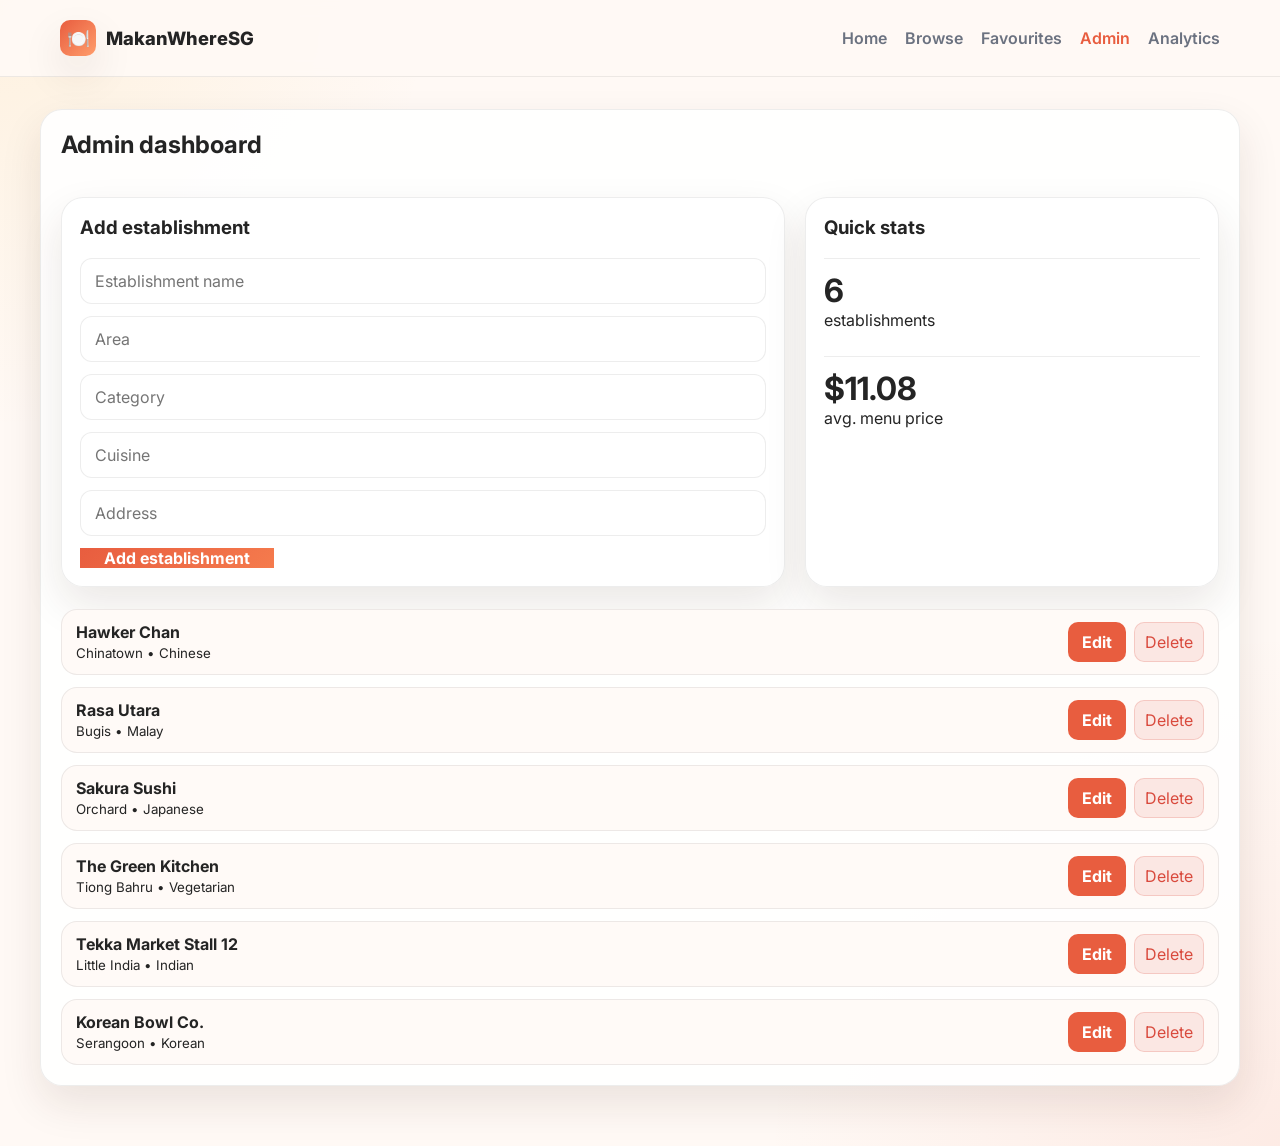
==== admin.html @ 634ab057 "Initial MakanWhereSG frontend" ====
<!DOCTYPE html>
<html lang="en">
  <head>
    <meta charset="UTF-8" />
    <meta name="viewport" content="width=device-width, initial-scale=1.0" />
    <title>Admin Dashboard - MakanWhereSG</title>
    <link rel="preconnect" href="https://fonts.googleapis.com" />
    <link rel="preconnect" href="https://fonts.gstatic.com" crossorigin />
    <link href="https://fonts.googleapis.com/css2?family=Inter:wght@400;500;600;700;800&display=swap" rel="stylesheet" />
    <link rel="stylesheet" href="css/style.css" />
  </head>
  <body>
    <header class="topbar">
      <div class="container nav">
        <div class="brand">
          <span class="brand-mark">🍽️</span>
          <span>MakanWhereSG</span>
        </div>
        <nav class="nav-links">
          <a href="index.html">Home</a>
          <a href="browse.html">Browse</a>
          <a href="favourites.html">Favourites</a>
          <a href="admin.html" class="active">Admin</a>
          <a href="analytics.html">Analytics</a>
        </nav>
      </div>
    </header>

    <main class="container admin-shell">
      <section class="content-panel">
        <div class="results-header">
          <h1>Admin dashboard</h1>
        </div>

        <div class="admin-grid">
          <div class="admin-card">
            <h3 id="adminFormTitle">Add establishment</h3>
            <form id="adminForm" class="admin-form">
              <input type="hidden" id="editId" value="" />
              <input type="text" id="adminName" placeholder="Establishment name" required />
              <input type="text" id="adminArea" placeholder="Area" required />
              <input type="text" id="adminCategory" placeholder="Category" required />
              <input type="text" id="adminCuisine" placeholder="Cuisine" required />
              <input type="text" id="adminAddress" placeholder="Address" required />
              <div class="admin-form-actions">
                <button type="submit" id="adminSubmitBtn">Add establishment</button>
                <button type="button" id="cancelEditBtn" class="secondary-btn hidden">Cancel</button>
              </div>
            </form>
          </div>

          <div class="admin-card stats-card">
            <h3>Quick stats</h3>
            <div class="mini-stat-block">
              <strong id="statsCount">0</strong>
              <span>establishments</span>
            </div>
            <div class="mini-stat-block">
              <strong id="statsAvgPrice">$0</strong>
              <span>avg. menu price</span>
            </div>
          </div>
        </div>

        <div id="adminEstablishments" class="admin-list"></div>
      </section>
    </main>

    <script src="js/data.js"></script>
    <script src="js/admin.js"></script>
  </body>
</html>
---- css/style.css ----
:root {
  --primary: #E85D3F;
  --secondary: #F4B942;
  --background: #FFF9F5;
  --panel: #FFFFFF;
  --text: #242424;
  --muted: #6B7280;
  --light: #F5F1ED;
  --success: #2E8B57;
  --danger: #D94A3D;
  --border: rgba(36, 36, 36, 0.08);
  --shadow: 0 18px 42px rgba(54, 34, 22, 0.10);
  --radius: 22px;
}

* {
  box-sizing: border-box;
}

html {
  scroll-behavior: smooth;
}

body {
  margin: 0;
  font-family: 'Inter', sans-serif;
  background:
    radial-gradient(circle at top left, rgba(244, 185, 66, 0.12), transparent 25%),
    radial-gradient(circle at bottom right, rgba(232, 93, 63, 0.09), transparent 30%),
    var(--background);
  color: var(--text);
}

a {
  color: inherit;
  text-decoration: none;
}

img {
  max-width: 100%;
  display: block;
}

button,
input,
select {
  font: inherit;
}

.container {
  max-width: 1200px;
  margin: 0 auto;
  padding: 0 20px;
}

.topbar {
  position: sticky;
  top: 0;
  z-index: 20;
  background: rgba(255, 249, 245, 0.94);
  backdrop-filter: blur(10px);
  border-bottom: 1px solid var(--border);
}

.nav {
  display: flex;
  align-items: center;
  justify-content: space-between;
  min-height: 76px;
  gap: 20px;
}

.brand {
  display: flex;
  align-items: center;
  gap: 10px;
  font-weight: 800;
  font-size: 1.15rem;
}

.brand-mark {
  display: inline-flex;
  align-items: center;
  justify-content: center;
  width: 36px;
  height: 36px;
  border-radius: 10px;
  background: linear-gradient(135deg, var(--primary), #ff9d6b);
  color: white;
  box-shadow: var(--shadow);
}

.nav-links {
  display: flex;
  align-items: center;
  gap: 18px;
  flex-wrap: wrap;
}

.nav-links a {
  color: var(--muted);
  font-weight: 600;
  transition: color 0.2s ease;
}

.nav-links a.active,
.nav-links a:hover {
  color: var(--primary);
}

.hero {
  padding: 56px 0 32px;
  background: linear-gradient(180deg, #fff8f2, var(--background));
}

.hero-inner {
  display: grid;
  grid-template-columns: 1.6fr 0.8fr;
  gap: 28px;
  align-items: center;
}

.eyebrow {
  margin: 0 0 14px;
  color: var(--primary);
  font-weight: 700;
  letter-spacing: 0.08em;
  text-transform: uppercase;
  font-size: 0.72rem;
}

h1, h2, h3 {
  margin-top: 0;
}

.hero-copy h1 {
  font-size: clamp(2.4rem, 5vw, 4rem);
  line-height: 1.05;
  margin-bottom: 18px;
}

.subtitle {
  color: var(--muted);
  max-width: 600px;
  font-size: 1.04rem;
  line-height: 1.7;
}

.search-box {
  margin-top: 26px;
  display: flex;
  max-width: 600px;
  background: var(--panel);
  border: 1px solid var(--border);
  border-radius: 14px;
  overflow: hidden;
  box-shadow: var(--shadow);
}

.search-box input {
  flex: 1;
  border: none;
  padding: 18px 18px;
  font-size: 1rem;
  outline: none;
  background: transparent;
}

.search-box button,
button.primary,
.admin-form button {
  border: none;
  background: linear-gradient(135deg, var(--primary), #f57b4d);
  color: white;
  font-weight: 700;
  padding: 0 24px;
  cursor: pointer;
  transition: transform 0.2s ease, box-shadow 0.2s ease;
}

.search-box button:hover,
button.primary:hover,
.admin-form button:hover {
  transform: translateY(-1px);
  box-shadow: 0 8px 18px rgba(232, 93, 63, 0.25);
}

.chip-row {
  display: flex;
  gap: 10px;
  flex-wrap: wrap;
  margin-top: 24px;
}

.chip {
  display: inline-flex;
  align-items: center;
  border-radius: 999px;
  background: rgba(244, 185, 66, 0.14);
  color: #7d530c;
  border: 1px solid rgba(244, 185, 66, 0.3);
  padding: 8px 12px;
  font-size: 0.82rem;
  font-weight: 600;
  cursor: pointer;
}

.hero-card {
  background: linear-gradient(135deg, #fff, #fff5ef);
  border: 1px solid var(--border);
  border-radius: 24px;
  box-shadow: var(--shadow);
  padding: 22px;
  display: grid;
  gap: 16px;
}

.mini-stat {
  padding: 18px 20px;
  border-radius: 16px;
  background: var(--panel);
  border: 1px solid var(--border);
  display: flex;
  flex-direction: column;
  gap: 8px;
}

.mini-stat strong {
  font-size: 1.9rem;
}

.mini-stat span {
  color: var(--muted);
}

.section {
  padding: 48px 0;
}

.alt-bg {
  background: #fff8f1;
}

.section-heading {
  display: flex;
  align-items: center;
  justify-content: space-between;
  margin-bottom: 22px;
  gap: 12px;
}

.section-heading h2 {
  margin: 0;
  font-size: clamp(1.6rem, 2vw, 2.2rem);
}

.section-heading a {
  color: var(--primary);
  font-weight: 700;
}

.card-grid {
  display: grid;
  grid-template-columns: repeat(auto-fit, minmax(240px, 1fr));
  gap: 22px;
}

.establishment-card,
.admin-card,
.analytics-card,
.detail-shell,
.filters-panel,
.content-panel {
  background: rgba(255, 255, 255, 0.9);
  border: 1px solid var(--border);
  border-radius: var(--radius);
  box-shadow: var(--shadow);
}

.establishment-card {
  overflow: hidden;
}

.card-image {
  height: 190px;
  background-size: cover;
  background-position: center;
  position: relative;
  display: flex;
  align-items: flex-end;
  padding: 16px;
  color: white;
  font-size: 1.1rem;
  font-weight: 800;
  letter-spacing: 0.04em;
  text-transform: uppercase;
}

.card-image span {
  position: relative;
  z-index: 1;
  background: rgba(0, 0, 0, 0.18);
  padding: 6px 10px;
  border-radius: 999px;
  backdrop-filter: blur(2px);
}

.card-body {
  padding: 18px 16px 20px;
}

.card-meta {
  display: flex;
  justify-content: space-between;
  align-items: center;
  gap: 10px;
}

.establishment-name {
  font-size: 1.25rem;
  font-weight: 800;
  margin: 10px 0 6px;
}

.location-meta,
.rating-row,
.meta-row {
  color: var(--muted);
  font-size: 0.9rem;
}

.rating-row {
  display: flex;
  align-items: center;
  gap: 8px;
  margin-top: 10px;
}

.star {
  color: #f4b942;
}

.tag-row {
  display: flex;
  flex-wrap: wrap;
  gap: 8px;
  margin-top: 12px;
}

.tag {
  background: rgba(232, 93, 63, 0.08);
  color: var(--primary);
  border: 1px solid rgba(232, 93, 63, 0.15);
  border-radius: 999px;
  padding: 6px 10px;
  font-size: 0.75rem;
  font-weight: 700;
}

.card-actions {
  margin-top: 16px;
  display: flex;
  align-items: center;
  justify-content: space-between;
  gap: 10px;
}

.price-badge {
  font-weight: 800;
  color: var(--success);
}

.icon-button {
  border: none;
  background: #fff2ed;
  border-radius: 10px;
  color: var(--primary);
  padding: 8px 10px;
  font-size: 1.05rem;
  cursor: pointer;
}

.page-shell,
.admin-shell,
.analytics-page {
  padding: 32px 0 60px;
}

.filters-panel {
  padding: 18px;
  min-width: 260px;
}

.page-shell {
  display: grid;
  grid-template-columns: 280px minmax(0, 1fr);
  gap: 22px;
}

.filter-group {
  display: flex;
  flex-direction: column;
  gap: 8px;
  margin-top: 18px;
}

.filter-group label {
  font-weight: 600;
}

.filter-group input,
.filter-group select,
.admin-form input {
  width: 100%;
  border: 1px solid var(--border);
  border-radius: 12px;
  padding: 12px 14px;
  background: #fff;
  outline: none;
}

.content-panel {
  padding: 20px;
}

.results-header {
  display: flex;
  align-items: center;
  justify-content: space-between;
  gap: 12px;
  margin-bottom: 18px;
}

.results-count {
  color: var(--muted);
  font-weight: 600;
}

.detail-shell {
  padding: 20px;
  margin-top: 32px;
}

.detail-hero {
  min-height: 260px;
  border-radius: 24px;
  background-size: cover;
  background-position: center;
  display: flex;
  align-items: flex-end;
  justify-content: space-between;
  padding: 22px;
  margin-bottom: 20px;
  box-shadow: var(--shadow);
  border: 1px solid rgba(255,255,255,0.12);
}

.detail-hero-overlay {
  color: white;
  max-width: 70%;
}

.eyebrow.light {
  color: rgba(255,255,255,0.84);
}

.detail-header {
  display: flex;
  justify-content: space-between;
  align-items: flex-start;
  gap: 16px;
  padding-bottom: 18px;
  border-bottom: 1px solid var(--border);
}

.detail-meta {
  display: grid;
  gap: 12px;
  margin-top: 18px;
}

.detail-grid {
  display: grid;
  grid-template-columns: 1.15fr 0.85fr;
  gap: 24px;
  margin-top: 18px;
}

.menu-list,
.review-list {
  list-style: none;
  padding: 0;
  margin: 0;
  display: grid;
  gap: 12px;
}

.menu-item,
.review-item {
  background: #fffaf6;
  border: 1px solid var(--border);
  border-radius: 16px;
  padding: 14px 16px;
}

.meta-row {
  display: flex;
  justify-content: space-between;
  align-items: center;
  gap: 12px;
}

.small-action {
  background: var(--primary);
  color: white;
  border: none;
  padding: 10px 14px;
  border-radius: 10px;
  cursor: pointer;
  font-weight: 700;
}

.review-form {
  display: grid;
  gap: 12px;
  background: #fffaf6;
  border: 1px solid var(--border);
  border-radius: 16px;
  padding: 16px;
}

.review-form input,
.review-form textarea,
.review-form select {
  width: 100%;
  border: 1px solid var(--border);
  border-radius: 12px;
  padding: 10px 12px;
}

.review-form textarea {
  min-height: 100px;
  resize: vertical;
}

.favourite-empty,
.empty-state {
  text-align: center;
  padding: 28px 18px;
  color: var(--muted);
}

.admin-grid {
  display: grid;
  grid-template-columns: 1.4fr 0.8fr;
  gap: 20px;
  margin-bottom: 22px;
}

.admin-card {
  padding: 18px;
}

.admin-form {
  display: grid;
  gap: 12px;
}

.admin-form-actions {
  display: flex;
  gap: 10px;
  align-items: center;
}

.secondary-btn {
  background: #f4f3f2;
  color: var(--text);
  border: 1px solid var(--border);
  border-radius: 10px;
  padding: 12px 16px;
  cursor: pointer;
  font-weight: 700;
}

.hidden {
  display: none;
}

.mini-stat-block {
  margin-top: 14px;
  padding: 12px 0;
  border-top: 1px solid var(--border);
}

.mini-stat-block strong {
  display: block;
  font-size: 2rem;
}

.admin-list {
  display: grid;
  gap: 12px;
}

.admin-row {
  display: flex;
  align-items: center;
  justify-content: space-between;
  gap: 12px;
  border: 1px solid var(--border);
  border-radius: 16px;
  padding: 12px 14px;
  background: #fffaf7;
}

.admin-row-actions {
  display: flex;
  gap: 8px;
}

.danger-btn {
  background: rgba(217, 74, 61, 0.1);
  border: 1px solid rgba(217, 74, 61, 0.2);
  color: var(--danger);
  border-radius: 10px;
  padding: 8px 10px;
  cursor: pointer;
}

.analytics-grid {
  display: grid;
  grid-template-columns: repeat(auto-fit, minmax(220px, 1fr));
  gap: 18px;
}

.analytics-card {
  padding: 18px;
}

.analytics-card h3 {
  margin-bottom: 14px;
}

.analytics-card ul {
  margin: 0;
  padding-left: 18px;
  color: var(--muted);
  display: grid;
  gap: 10px;
}

@media (max-width: 900px) {
  .hero-inner,
  .detail-grid,
  .admin-grid,
  .page-shell {
    grid-template-columns: 1fr;
  }

  .nav {
    flex-direction: column;
    justify-content: center;
    padding: 16px 0;
  }
}

@media (max-width: 560px) {
  .search-box {
    flex-direction: column;
  }

  .search-box button {
    min-height: 54px;
  }

  .section-heading,
  .results-header,
  .detail-header,
  .card-actions,
  .meta-row,
  .admin-row {
    flex-direction: column;
    align-items: flex-start;
  }
}
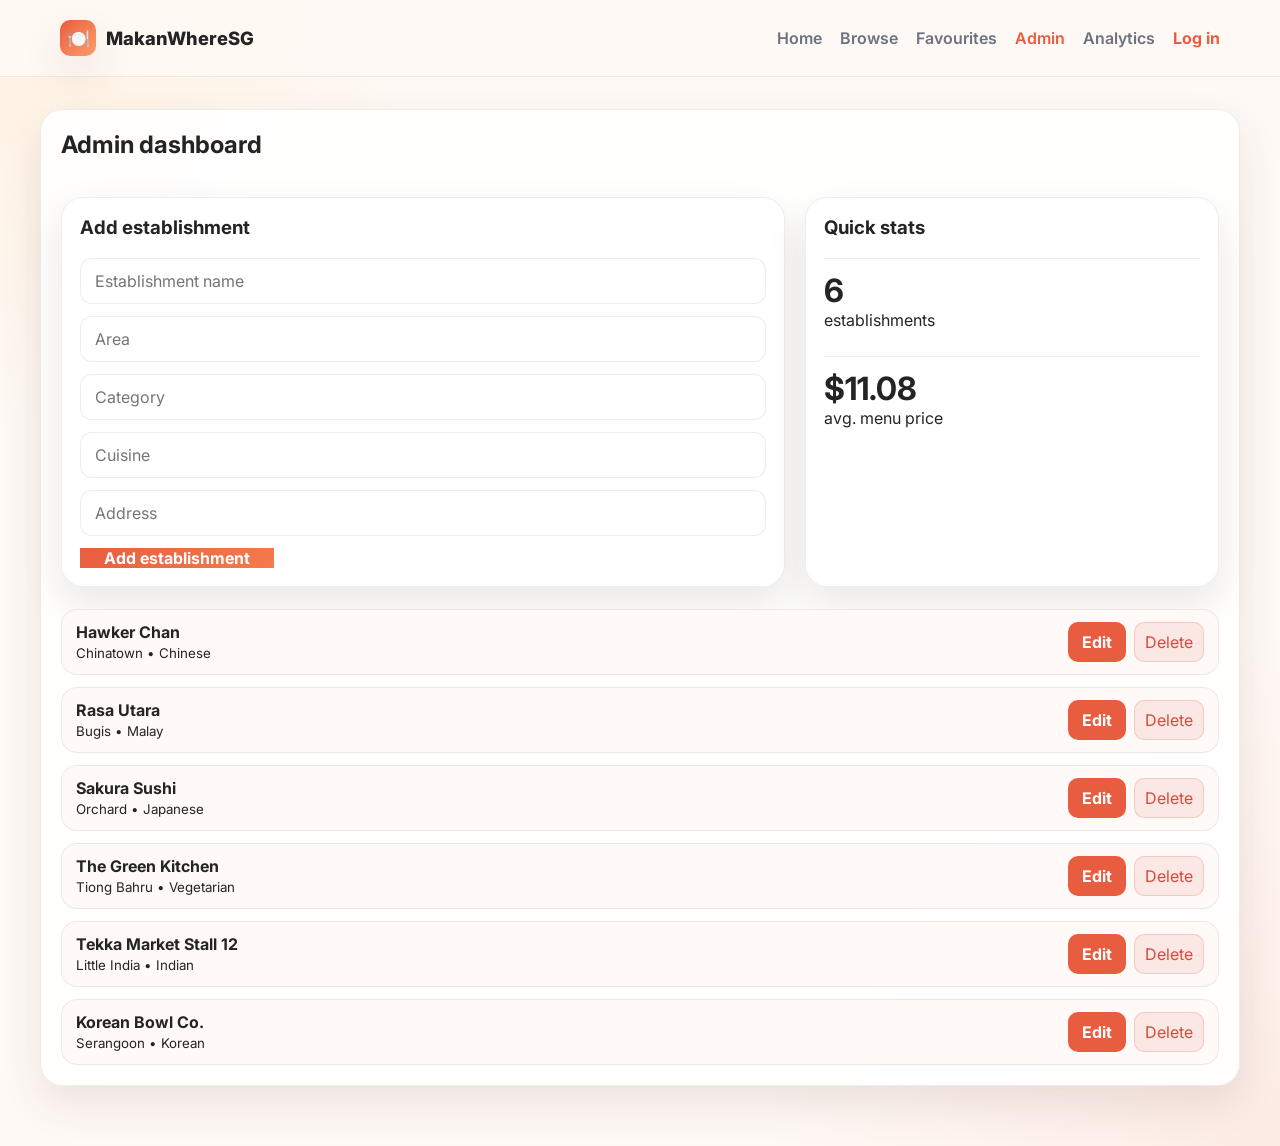
==== commit bea715e5: "Add login registration and user settings" ====
--- a/admin.html
+++ b/admin.html
@@ -22,6 +22,7 @@
           <a href="favourites.html">Favourites</a>
           <a href="admin.html" class="active">Admin</a>
           <a href="analytics.html">Analytics</a>
+          <span id="authActions"></span>
         </nav>
       </div>
     </header>
@@ -66,6 +67,7 @@
       </section>
     </main>
 
+    <script src="js/auth.js"></script>
     <script src="js/data.js"></script>
     <script src="js/admin.js"></script>
   </body>
--- a/css/style.css
+++ b/css/style.css
@@ -108,6 +108,35 @@
   color: var(--primary);
 }
 
+#authActions {
+  display: inline-flex;
+  align-items: center;
+  gap: 10px;
+}
+
+.nav-user {
+  color: var(--muted);
+  font-size: 0.85rem;
+  font-weight: 600;
+}
+
+.nav-login,
+.nav-account {
+  color: var(--primary) !important;
+  font-weight: 700 !important;
+}
+
+.nav-logout {
+  border: 1px solid rgba(232, 93, 63, 0.2);
+  border-radius: 999px;
+  background: #fff2ed;
+  color: var(--primary);
+  padding: 7px 11px;
+  font-size: 0.8rem;
+  font-weight: 700;
+  cursor: pointer;
+}
+
 .hero {
   padding: 56px 0 32px;
   background: linear-gradient(180deg, #fff8f2, var(--background));
@@ -586,6 +615,343 @@
   display: none;
 }
 
+.auth-page {
+  min-height: 100vh;
+  background: #241b17;
+}
+
+.auth-layout {
+  min-height: 100vh;
+  display: grid;
+  grid-template-columns: minmax(0, 1.1fr) minmax(420px, 0.9fr);
+}
+
+.auth-story {
+  position: relative;
+  display: flex;
+  flex-direction: column;
+  justify-content: space-between;
+  padding: 42px clamp(28px, 7vw, 96px);
+  color: white;
+  overflow: hidden;
+  background:
+    linear-gradient(180deg, rgba(28, 18, 13, 0.3), rgba(28, 18, 13, 0.82)),
+    url('https://images.unsplash.com/photo-1515003197210-e0cd71810b5f?auto=format&fit=crop&w=1500&q=85') center/cover;
+}
+
+.auth-story::after {
+  content: '';
+  position: absolute;
+  inset: auto -10% -16% auto;
+  width: 58%;
+  height: 40%;
+  border-radius: 50%;
+  background: rgba(244, 185, 66, 0.18);
+  filter: blur(18px);
+}
+
+.auth-brand {
+  position: relative;
+  z-index: 1;
+  display: inline-flex;
+  align-items: center;
+  gap: 10px;
+  width: fit-content;
+  font-size: 1.15rem;
+  font-weight: 800;
+}
+
+.auth-story-copy {
+  position: relative;
+  z-index: 1;
+  max-width: 610px;
+}
+
+.auth-story-copy h1,
+.auth-form h2,
+.settings-intro h1 {
+  font-family: 'Playfair Display', Georgia, serif;
+}
+
+.auth-story-copy h1 {
+  max-width: 600px;
+  margin: 12px 0 18px;
+  font-size: clamp(2.8rem, 5vw, 5.5rem);
+  line-height: 0.98;
+}
+
+.auth-story-copy > p:not(.eyebrow) {
+  max-width: 510px;
+  color: rgba(255,255,255,0.78);
+  font-size: 1.05rem;
+  line-height: 1.7;
+}
+
+.auth-food-note {
+  display: grid;
+  gap: 5px;
+  margin-top: 34px;
+  border-left: 3px solid var(--secondary);
+  padding-left: 14px;
+}
+
+.auth-food-note span {
+  color: var(--secondary);
+  font-size: 0.88rem;
+}
+
+.auth-food-note strong {
+  font-size: 0.95rem;
+}
+
+.auth-panel {
+  display: grid;
+  place-items: center;
+  padding: 30px;
+  background: #fffaf7;
+}
+
+.auth-card {
+  width: min(100%, 480px);
+}
+
+.auth-tabs {
+  display: flex;
+  gap: 26px;
+  border-bottom: 1px solid var(--border);
+  margin-bottom: 28px;
+}
+
+.auth-tab {
+  position: relative;
+  border: 0;
+  background: transparent;
+  color: var(--muted);
+  padding: 0 0 14px;
+  cursor: pointer;
+  font-weight: 700;
+}
+
+.auth-tab.active {
+  color: var(--primary);
+}
+
+.auth-tab.active::after {
+  content: '';
+  position: absolute;
+  bottom: -1px;
+  left: 0;
+  right: 0;
+  height: 3px;
+  border-radius: 5px;
+  background: var(--primary);
+}
+
+.auth-form {
+  display: grid;
+  gap: 16px;
+}
+
+.auth-form[hidden] {
+  display: none;
+}
+
+.auth-form h2 {
+  margin-bottom: 8px;
+  font-size: 2rem;
+  line-height: 1.1;
+}
+
+.form-help,
+.auth-footnote,
+.settings-card-heading p,
+.settings-intro > p {
+  color: var(--muted);
+  line-height: 1.6;
+}
+
+.form-help {
+  margin: 0;
+  font-size: 0.92rem;
+}
+
+.auth-form label,
+.settings-form label {
+  display: grid;
+  gap: 7px;
+  color: var(--text);
+  font-size: 0.85rem;
+  font-weight: 700;
+}
+
+.auth-form input,
+.settings-form input {
+  width: 100%;
+  border: 1px solid rgba(36, 36, 36, 0.14);
+  border-radius: 12px;
+  background: white;
+  padding: 13px 14px;
+  color: var(--text);
+  outline: none;
+  transition: border-color 0.2s ease, box-shadow 0.2s ease;
+}
+
+.auth-form input:focus,
+.settings-form input:focus {
+  border-color: var(--primary);
+  box-shadow: 0 0 0 4px rgba(232, 93, 63, 0.1);
+}
+
+.form-two-col {
+  display: grid;
+  grid-template-columns: 1fr 1fr;
+  gap: 12px;
+}
+
+.auth-submit {
+  min-height: 50px;
+  border: 0;
+  border-radius: 12px;
+  background: linear-gradient(135deg, var(--primary), #f57b4d);
+  color: white;
+  cursor: pointer;
+  font-weight: 800;
+  box-shadow: 0 10px 22px rgba(232, 93, 63, 0.2);
+}
+
+.form-notice {
+  min-height: 22px;
+  margin-bottom: 8px;
+  font-size: 0.85rem;
+  font-weight: 600;
+}
+
+.form-notice.error {
+  color: var(--danger);
+}
+
+.form-notice.success {
+  color: var(--success);
+}
+
+.auth-footnote {
+  margin: 22px 0 0;
+  font-size: 0.75rem;
+  text-align: center;
+}
+
+.auth-switch {
+  margin: 24px 0 0;
+  color: var(--muted);
+  font-size: 0.88rem;
+  text-align: center;
+}
+
+.auth-switch a {
+  color: var(--primary);
+  font-weight: 800;
+}
+
+.settings-shell {
+  padding: 58px 20px 80px;
+}
+
+.settings-intro {
+  max-width: 720px;
+  margin-bottom: 30px;
+}
+
+.settings-intro h1 {
+  margin-bottom: 12px;
+  font-size: clamp(2.3rem, 4vw, 4rem);
+  line-height: 1.05;
+}
+
+.settings-grid {
+  display: grid;
+  grid-template-columns: minmax(0, 1.3fr) minmax(280px, 0.7fr);
+  gap: 22px;
+}
+
+.settings-card {
+  padding: 26px;
+  background: rgba(255, 255, 255, 0.9);
+  border: 1px solid var(--border);
+  border-radius: var(--radius);
+  box-shadow: var(--shadow);
+}
+
+.settings-card-heading {
+  display: flex;
+  align-items: center;
+  gap: 14px;
+  margin-bottom: 24px;
+}
+
+.settings-card-heading h2,
+.settings-card-heading p {
+  margin: 0;
+}
+
+.settings-card-heading p {
+  margin-top: 5px;
+  font-size: 0.85rem;
+}
+
+.settings-icon {
+  display: grid;
+  place-items: center;
+  width: 44px;
+  height: 44px;
+  border-radius: 14px;
+  background: #fff0e9;
+  font-size: 1.3rem;
+}
+
+.settings-form {
+  display: grid;
+  gap: 16px;
+}
+
+.settings-summary {
+  display: flex;
+  flex-direction: column;
+  align-items: center;
+  text-align: center;
+}
+
+.settings-avatar {
+  display: grid;
+  place-items: center;
+  width: 84px;
+  height: 84px;
+  margin-bottom: 14px;
+  border-radius: 50%;
+  background: linear-gradient(135deg, var(--primary), var(--secondary));
+  color: white;
+  font-size: 2rem;
+  font-weight: 800;
+}
+
+.settings-summary p {
+  color: var(--muted);
+}
+
+.summary-line {
+  display: flex;
+  justify-content: space-between;
+  width: 100%;
+  margin: 20px 0;
+  padding-top: 18px;
+  border-top: 1px solid var(--border);
+  color: var(--muted);
+  font-size: 0.85rem;
+}
+
+.summary-line strong {
+  color: var(--text);
+}
+
 .mini-stat-block {
   margin-top: 14px;
   padding: 12px 0;
@@ -661,6 +1027,15 @@
     flex-direction: column;
     justify-content: center;
     padding: 16px 0;
+  }
+
+  .auth-layout,
+  .settings-grid {
+    grid-template-columns: 1fr;
+  }
+
+  .auth-story {
+    min-height: 480px;
   }
 }
 
@@ -682,4 +1057,21 @@
     flex-direction: column;
     align-items: flex-start;
   }
-}
+
+  .auth-panel {
+    padding: 28px 20px 42px;
+  }
+
+  .form-two-col {
+    grid-template-columns: 1fr;
+  }
+
+  .auth-story {
+    min-height: 420px;
+    padding: 28px 22px;
+  }
+
+  .auth-story-copy h1 {
+    font-size: 3rem;
+  }
+}
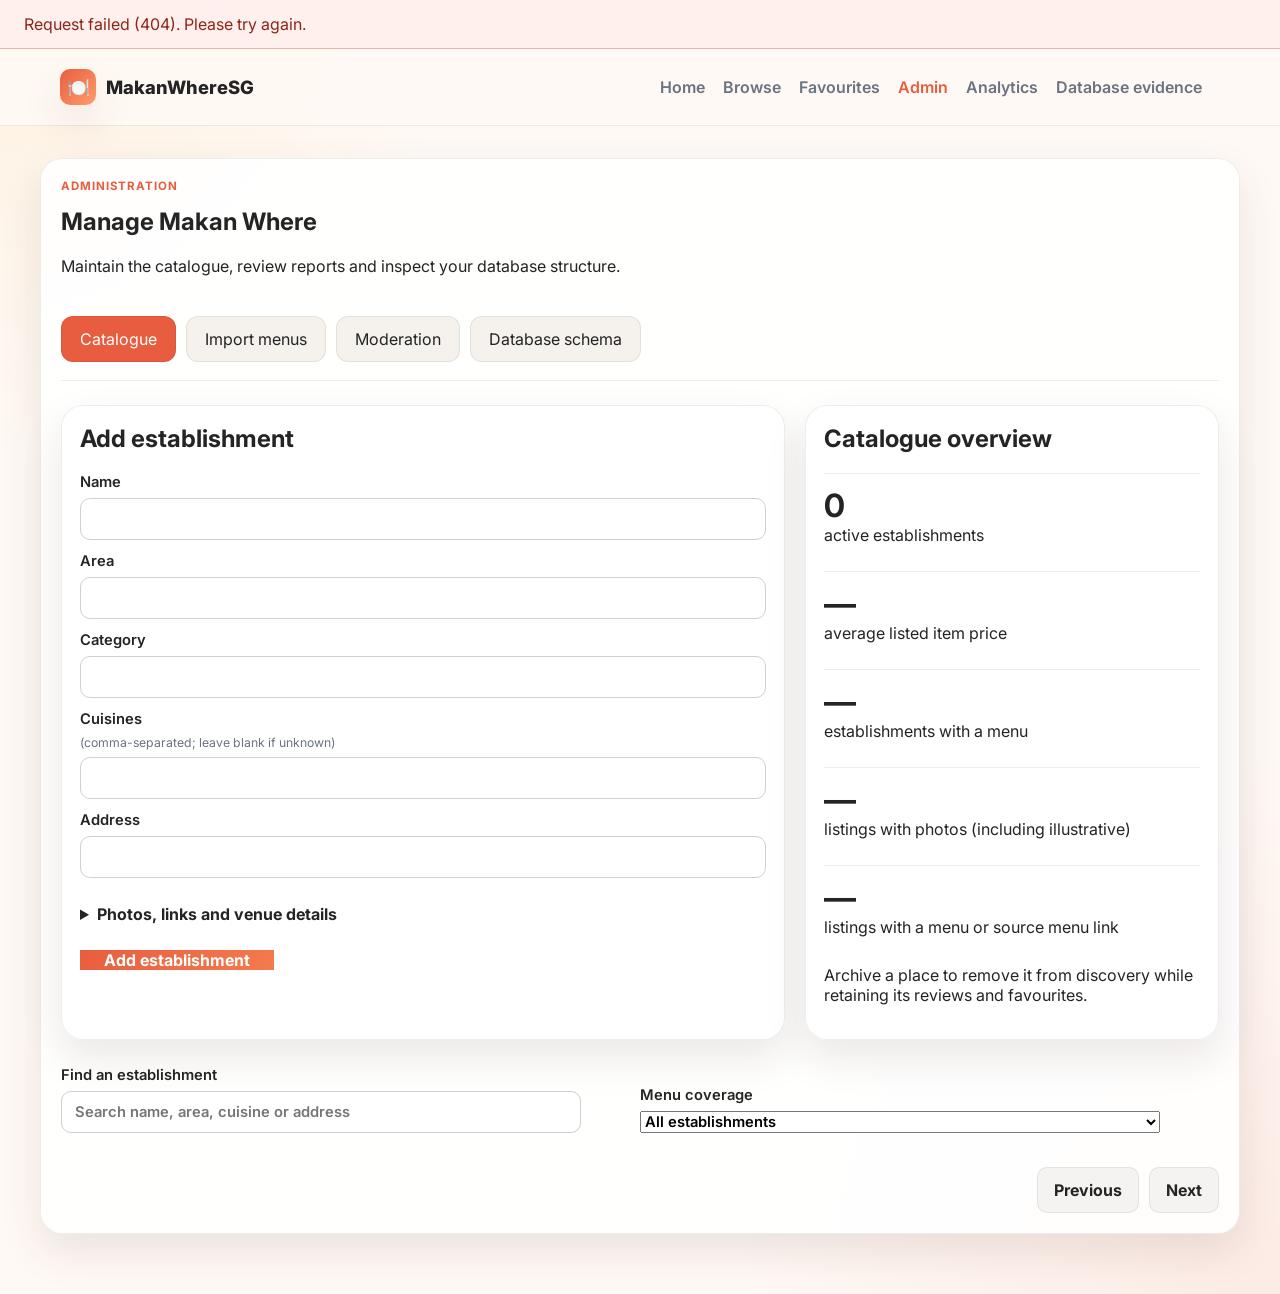
==== commit 1a92e901: "Pushing new Pushing new" ====
--- a/admin.html
+++ b/admin.html
@@ -7,7 +7,7 @@
     <link rel="preconnect" href="https://fonts.googleapis.com" />
     <link rel="preconnect" href="https://fonts.gstatic.com" crossorigin />
     <link href="https://fonts.googleapis.com/css2?family=Inter:wght@400;500;600;700;800&display=swap" rel="stylesheet" />
-    <link rel="stylesheet" href="css/style.css" />
+    <link rel="stylesheet" href="css/style.css?v=2d0c85c8c44b" />
   </head>
   <body>
     <header class="topbar">
@@ -22,7 +22,7 @@
           <a href="favourites.html">Favourites</a>
           <a href="admin.html" class="active">Admin</a>
           <a href="analytics.html">Analytics</a>
-          <span id="authActions"></span>
+          <a href="database-lab.html">Database evidence</a><span id="authActions"></span>
         </nav>
       </div>
     </header>
@@ -30,45 +30,108 @@
     <main class="container admin-shell">
       <section class="content-panel">
         <div class="results-header">
-          <h1>Admin dashboard</h1>
+          <div><p class="eyebrow">Administration</p><h1>Manage Makan Where</h1><p>Maintain the catalogue, review reports and inspect your database structure.</p></div>
         </div>
+        <nav class="admin-tabs" aria-label="Administration sections">
+          <button type="button" data-admin-panel="catalogue" aria-pressed="true">Catalogue</button>
+          <button type="button" data-admin-panel="imports" aria-pressed="false">Import menus</button>
+          <button type="button" data-admin-panel="reports" aria-pressed="false">Moderation</button>
+          <button type="button" data-admin-panel="schema" aria-pressed="false">Database schema</button>
+        </nav>
+        <p id="adminNotice" class="form-notice success" role="status" hidden></p>
 
-        <div class="admin-grid">
-          <div class="admin-card">
-            <h3 id="adminFormTitle">Add establishment</h3>
-            <form id="adminForm" class="admin-form">
-              <input type="hidden" id="editId" value="" />
-              <input type="text" id="adminName" placeholder="Establishment name" required />
-              <input type="text" id="adminArea" placeholder="Area" required />
-              <input type="text" id="adminCategory" placeholder="Category" required />
-              <input type="text" id="adminCuisine" placeholder="Cuisine" required />
-              <input type="text" id="adminAddress" placeholder="Address" required />
-              <div class="admin-form-actions">
-                <button type="submit" id="adminSubmitBtn">Add establishment</button>
-                <button type="button" id="cancelEditBtn" class="secondary-btn hidden">Cancel</button>
-              </div>
-            </form>
+        <section id="panel-catalogue" aria-label="Catalogue management">
+          <div class="admin-grid">
+            <div class="admin-card">
+              <h2 id="adminFormTitle">Add establishment</h2>
+              <form id="adminForm" class="admin-form">
+                <input type="hidden" id="editId" value="" />
+                <label>Name<input type="text" id="adminName" maxlength="150" required /></label>
+                <label>Area<input type="text" id="adminArea" maxlength="100" required /></label>
+                <label>Category<input type="text" id="adminCategory" maxlength="100" required /></label>
+                <label>Cuisines <small>(comma-separated; leave blank if unknown)</small><input type="text" id="adminCuisine" maxlength="500" /></label>
+                <label>Address<input type="text" id="adminAddress" maxlength="255" /></label>
+                <details class="listing-editor"><summary>Photos, links and venue details</summary>
+                  <label>Description<textarea id="adminDescription" maxlength="2000" rows="3"></textarea></label>
+                  <label>Opening hours<input id="adminOpeningHours" maxlength="1000" /></label>
+                  <label>Website URL<input id="adminWebsite" type="url" maxlength="1000" /></label>
+                  <label>Menu URL<input id="adminMenuUrl" type="url" maxlength="1000" /></label>
+                  <label>Business phone<input id="adminPhone" maxlength="100" /></label>
+                  <label>Photo URL <small>Unsplash, Wikimedia or a file under /assets/. Leave blank for a cuisine photo.</small><input id="adminImage" maxlength="1000" /></label>
+                  <label>Photo type<select id="adminPhotoKind"><option value="illustrative">Illustrative photo</option><option value="venue">Actual venue photo</option></select></label>
+                  <label>Photo source link<input id="adminPhotoSourceUrl" type="url" maxlength="1000" /></label>
+                  <label>Photo credit / licence<input id="adminPhotoCredit" maxlength="100" /></label>
+                  <img id="adminPhotoPreview" class="admin-photo-preview" alt="Current listing photo" hidden />
+                </details>
+                <div class="admin-form-actions">
+                  <button type="submit" id="adminSubmitBtn">Add establishment</button>
+                  <button type="button" id="cancelEditBtn" class="secondary-btn" hidden>Cancel edit</button>
+                </div>
+              </form>
+            </div>
+            <div class="admin-card stats-card">
+              <h2>Catalogue overview</h2>
+              <div class="mini-stat-block"><strong id="statsCount">0</strong><span>active establishments</span></div>
+              <div class="mini-stat-block"><strong id="statsAvgPrice">—</strong><span>average listed item price</span></div>
+              <div class="mini-stat-block"><strong id="statsMenus">—</strong><span>establishments with a menu</span></div>
+              <div class="mini-stat-block"><strong id="statsPhotos">—</strong><span>listings with photos (including illustrative)</span></div>
+              <div class="mini-stat-block"><strong id="statsLinks">—</strong><span>listings with a menu or source menu link</span></div>
+              <p>Archive a place to remove it from discovery while retaining its reviews and favourites.</p>
+            </div>
           </div>
 
-          <div class="admin-card stats-card">
-            <h3>Quick stats</h3>
-            <div class="mini-stat-block">
-              <strong id="statsCount">0</strong>
-              <span>establishments</span>
-            </div>
-            <div class="mini-stat-block">
-              <strong id="statsAvgPrice">$0</strong>
-              <span>avg. menu price</span>
-            </div>
+          <section id="adminMenuPanel" class="admin-card admin-menu-panel" hidden aria-label="Menu management">
+            <div class="results-header"><h2 id="adminMenuTitle">Manage menu</h2><button type="button" id="closeMenuBtn" class="secondary-btn">Close menu</button></div>
+            <p>Removing a dish hides it from the public menu and preserves past review links. You can restore it here.</p>
+            <div id="adminDishes" class="admin-list"></div>
+            <h3 id="dishFormTitle">Add dish</h3>
+            <form id="adminDishForm" class="admin-form">
+              <input type="hidden" id="editDishId" />
+              <label>Dish name<input id="dishName" maxlength="150" required /></label>
+              <label>Price (SGD)<input id="dishPrice" type="number" min="0" max="99999999" step="0.01" required /></label>
+              <label>Dietary information<input id="dishDietary" maxlength="80" /></label>
+              <label>Description<textarea id="dishDescription" maxlength="1000" rows="3"></textarea></label>
+              <div class="admin-form-actions"><button type="submit" id="saveDishBtn">Add dish</button><button type="button" id="cancelDishBtn" class="secondary-btn" hidden>Cancel edit</button></div>
+            </form>
+          </section>
+
+          <div class="admin-toolbar">
+            <label>Find an establishment<input type="search" id="adminSearch" placeholder="Search name, area, cuisine or address" /></label>
+            <label>Menu coverage<select id="adminMenuFilter"><option value="all">All establishments</option><option value="missing">Missing menu</option><option value="available">Has menu</option><option value="reference">Chain reference menu</option></select></label>
+            <p id="adminPageInfo" role="status"></p>
           </div>
-        </div>
+          <div id="adminEstablishments" class="admin-list"></div>
+          <div class="admin-pagination"><button id="adminPrevious" type="button" class="secondary-btn">Previous</button><button id="adminNext" type="button" class="secondary-btn">Next</button></div>
+        </section>
 
-        <div id="adminEstablishments" class="admin-list"></div>
+        <section id="panel-imports" hidden aria-label="Menu imports">
+          <h2>Import sourced menus</h2>
+          <p>Preview dish names, SGD prices and the exact establishments before importing. Existing dishes, administrator edits and removed items are preserved.</p>
+          <p id="menuImportStatus" role="status"></p>
+          <div class="admin-form-actions"><button type="button" id="loadKfcMenu" class="secondary-btn">Load KFC reference menu</button><label class="secondary-btn">Choose menu JSON<input type="file" id="menuImportFile" accept=".json,application/json" /></label></div>
+          <p>The KFC source contains 97 published items observed on 4 October 2026. It is a chain reference, not a complete or outlet-confirmed menu.</p>
+          <form id="menuImportForm" class="admin-form">
+            <label>Menu JSON<textarea id="menuImportJson" rows="12" spellcheck="false" required placeholder="Choose a JSON file, load the KFC reference, or use Import menu beside an establishment."></textarea></label>
+            <div class="admin-form-actions"><button type="submit" id="previewMenuImport">Preview import</button><button type="button" id="applyMenuImport" disabled>Import previewed dishes</button></div>
+          </form>
+          <div id="menuImportPreview" aria-live="polite"></div>
+          <h3>Recent imports</h3><div id="menuImportHistory"></div>
+        </section>
+
+        <section id="panel-reports" hidden aria-label="Content moderation"><div id="moderationReports"></div></section>
+
+        <section id="panel-schema" hidden aria-label="Database schema">
+          <div class="results-header"><div><h2>Database schema</h2><p>Read-only structure from the connected database. Select a table to inspect its columns and relationships.</p></div><button id="refreshSchemaBtn" class="secondary-btn" type="button">Refresh schema</button></div>
+          <div id="schemaSummary" class="schema-summary"></div>
+          <p class="schema-plan"><strong>MongoDB: active.</strong> Community collections, validators and indexes are shown in the <a href="database-lab.html">Database evidence</a>.</p>
+          <label class="schema-search">Find a table or column<input type="search" id="schemaSearch" placeholder="For example: food_place or place_id" /></label>
+          <div id="schemaTables" class="schema-tables" aria-live="polite"></div>
+        </section>
       </section>
     </main>
 
-    <script src="js/auth.js"></script>
-    <script src="js/data.js"></script>
-    <script src="js/admin.js"></script>
+    <script src="js/api.js?v=31aaa4aa5fa6"></script>
+    <script src="js/auth.js?v=3f3ce9f00478"></script>
+    <script src="js/admin.js?v=7f233faae9be"></script>
   </body>
 </html>
--- a/css/style.css
+++ b/css/style.css
@@ -137,6 +137,59 @@
   cursor: pointer;
 }
 
+.login-bubble {
+  position: fixed;
+  right: 24px;
+  bottom: 24px;
+  z-index: 50;
+  display: flex;
+  align-items: center;
+  gap: 10px;
+  max-width: min(420px, calc(100vw - 32px));
+  padding: 14px 16px;
+  border: 1px solid rgba(232, 93, 63, 0.2);
+  border-radius: 16px;
+  background: #fff;
+  box-shadow: 0 16px 36px rgba(54, 34, 22, 0.18);
+  color: var(--text);
+  opacity: 0;
+  pointer-events: none;
+  transform: translateY(16px);
+  transition: opacity 0.22s ease, transform 0.22s ease;
+}
+
+.login-bubble.visible {
+  opacity: 1;
+  pointer-events: auto;
+  transform: translateY(0);
+}
+
+.login-bubble-icon {
+  display: grid;
+  flex: 0 0 auto;
+  place-items: center;
+  width: 30px;
+  height: 30px;
+  border-radius: 50%;
+  background: #fff0e9;
+  color: var(--primary);
+}
+
+.login-bubble a {
+  color: var(--primary);
+  font-weight: 800;
+  white-space: nowrap;
+}
+
+.login-bubble button {
+  margin-left: auto;
+  border: 0;
+  background: transparent;
+  color: var(--muted);
+  font-size: 1.2rem;
+  cursor: pointer;
+}
+
 .hero {
   padding: 56px 0 32px;
   background: linear-gradient(180deg, #fff8f2, var(--background));
@@ -1075,3 +1128,92 @@
     font-size: 3rem;
   }
 }
+
+/* Shared persistent-app feedback and discussion controls. */
+[hidden] { display: none !important; }
+.app-notice { position: sticky; top: 0; z-index: 1000; background: #fff0ed; color: #8d2418; padding: 14px 24px; border-bottom: 1px solid #e5b4aa; }
+button:disabled { opacity: .55; cursor: wait; }
+.content-actions { display: flex; flex-wrap: wrap; gap: 8px; margin-top: 14px; }
+.discussion-section { margin-top: 40px; }
+.discussion { margin: 24px 0; }
+.discussion-replies { margin: 16px 0 16px 24px; }
+.user-content { white-space: pre-wrap; overflow-wrap: anywhere; }
+
+/* Admin workspace: bounded catalogue lists and read-only schema inspection. */
+.admin-tabs { display: flex; flex-wrap: wrap; gap: 10px; margin: 24px 0; padding-bottom: 18px; border-bottom: 1px solid var(--border); }
+.admin-tabs button { border: 1px solid var(--border); border-radius: 12px; padding: 12px 18px; background: var(--light); color: var(--text); font: inherit; cursor: pointer; }
+.admin-tabs button[aria-pressed="true"] { background: var(--primary); color: white; }
+.admin-form label, .admin-toolbar label, .schema-search { display: grid; gap: 7px; font-size: .92rem; font-weight: 600; }
+.admin-form label small { font-weight: 400; color: var(--muted); }
+.admin-form input, .admin-toolbar input, .schema-search input { width: 100%; min-width: 0; padding: 11px 13px; border: 1px solid #cdd0d4; border-radius: 10px; background: white; color: var(--text); font: inherit; }
+.admin-toolbar { display: flex; align-items: end; justify-content: space-between; gap: 20px; margin: 26px 0 16px; }
+.admin-toolbar label { width: min(100%, 520px); }
+.admin-pagination { display: flex; justify-content: flex-end; gap: 10px; margin-top: 18px; }
+.admin-row-actions { flex-wrap: wrap; flex-shrink: 0; }
+.admin-menu-panel { margin: 24px 0; scroll-margin-top: 100px; }
+.admin-menu-panel h3 { margin-top: 26px; }
+.admin-menu-panel .admin-form { max-width: 600px; }
+.admin-row p { margin: 6px 0 0; color: var(--muted); }
+.admin-row .tag { margin-left: 12px; }
+.schema-summary { padding: 18px; background: #eef5ef; border: 1px solid #cfe0d2; border-radius: 14px; margin: 16px 0; font-weight: 600; }
+.schema-plan { background: #f4f4f5; padding: 16px; border-radius: 12px; color: #50565d; }
+.schema-search { max-width: 520px; margin: 24px 0; }
+.schema-tables { display: grid; gap: 12px; }
+.schema-table { border: 1px solid #d9dadd; border-radius: 14px; overflow: hidden; }
+.schema-table summary { display: list-item; padding: 18px; cursor: pointer; background: #fffaf7; }
+.schema-table summary span { margin-left: 18px; color: var(--muted); font-size: .85rem; }
+.schema-table-body { padding: 0 18px 18px; }
+.schema-scroll { overflow-x: auto; }
+.schema-table table { border-collapse: collapse; width: 100%; font-size: .88rem; }
+.schema-table caption { text-align: left; padding: 16px 0; font-weight: 600; }
+.schema-table th, .schema-table td { padding: 10px 12px; border-bottom: 1px solid var(--border); text-align: left; }
+.schema-table thead th { background: #f2f4f6; }
+.schema-table h3 { margin: 20px 0 10px; font-size: 1rem; }
+.schema-table code { overflow-wrap: anywhere; }
+.admin-shell button:focus-visible, .schema-table summary:focus-visible { outline: 3px solid #754b20; outline-offset: 3px; }
+@media (max-width: 700px) {
+  .admin-toolbar { flex-direction: column; align-items: stretch; }
+  .admin-row { flex-direction: column; align-items: stretch; }
+  .admin-row-actions { flex-wrap: wrap; }
+  .schema-table summary span { display: block; margin: 8px 0 0; }
+}
+.review-form label { display: grid; gap: 6px; }
+#moderationReports { margin-top: 36px; }
+.sample-notice { text-align: center; color: #665e52; background: #f8f1e8; padding: 14px; font-size: 13px; margin: 0; }
+.demo-discovery { display: flex; align-items: center; justify-content: space-between; gap: 30px; padding: 28px; background: #f8f1e8; border: 1px solid #e8d8c2; border-radius: 18px; }
+.demo-discovery h2 { margin: 8px 0; }
+.demo-discovery p { max-width: 690px; color: #665e52; }
+.demo-discovery .content-actions { flex-shrink: 0; flex-direction: column; margin: 0; }
+.dataset-notice { color: #665e52; font-size: .9rem; margin: 0 0 22px; }
+@media (max-width: 800px) { .demo-discovery { flex-direction: column; align-items: stretch; } .demo-discovery .content-actions { flex-direction: row; } }
+.detail-shortcuts, .review-pagination { display: flex; flex-wrap: wrap; align-items: center; gap: 12px; margin: 24px 0; }
+.detail-shortcuts a { text-decoration: none; }
+#venueMenu, #venueReviews, #reviewForm, #venueDiscussions { scroll-margin-top: 100px; }
+.menu-source { display: block; margin-top: .5rem; line-height: 1.5; overflow-wrap: anywhere; }
+.menu-reference-note { padding: 1rem; border-radius: 12px; background: #fff3df; color: #65471f; }
+#venueMenuItems:not(.expanded) > .menu-item:nth-child(n+9) { display: none; }
+#adminDishes { max-height: 34rem; overflow-y: auto; margin-bottom: 1.5rem; }
+#menuImportJson { width: 100%; box-sizing: border-box; font-family: monospace; resize: vertical; }
+#menuImportPreview table { width: 100%; border-collapse: collapse; margin: 1rem 0; }
+#menuImportPreview th, #menuImportPreview td { padding: .6rem; text-align: left; border-bottom: 1px solid #ddd; }
+#menuImportPreview details { margin-top: 1rem; }
+.card-image { isolation: isolate; overflow: hidden; background: #d9d8cf; }
+.listing-photo { position: absolute; inset: 0; width: 100%; height: 100%; object-fit: cover; z-index: -2; }
+.card-image::after, .detail-hero::after { content: ''; position: absolute; inset: 0; background: linear-gradient(180deg, transparent 35%, rgba(20,20,20,.55)); z-index: -1; pointer-events: none; }
+.photo-caption { position: absolute; top: 12px; right: 12px; background: rgba(20,20,20,.74); padding: 5px 9px; border-radius: 7px; color: white; font-size: 11px; font-weight: 500; letter-spacing: 0; text-transform: none; }
+.photo-caption a { color: inherit; text-decoration: none; }
+.photo-caption a:hover { text-decoration: underline; }
+.detail-hero { position: relative; isolation: isolate; overflow: hidden; min-height: 310px; background: #4e584d; }
+.detail-hero .rating-row { color: white; }
+.venue-links { display: flex; flex-wrap: wrap; gap: 10px; margin: 20px 0; }
+.venue-links a { text-decoration: none; }
+.source-detail { font-size: .8rem; color: #63675f; line-height: 1.6; }
+.menu-highlights { display: grid; grid-template-columns: repeat(2, minmax(0,1fr)); gap: 10px; margin: 16px 0; }
+.menu-highlights span { padding: 10px; background: #f6f2eb; border-radius: 7px; font-size: .9rem; }
+.listing-editor summary { cursor: pointer; font-weight: 700; padding: 14px 0; }
+.listing-editor label { margin: 12px 0; }
+.admin-photo-preview { width: 100%; max-height: 180px; object-fit: cover; border-radius: 10px; margin-top: 12px; }
+.admin-row-photo { width: 84px; height: 70px; object-fit: cover; border-radius: 9px; flex-shrink: 0; }
+.admin-form textarea, .admin-form select { width: 100%; padding: 10px; font: inherit; border: 1px solid #cdd0d4; border-radius: 10px; }
+@media (max-width: 600px) { .menu-highlights { grid-template-columns: 1fr; } .detail-hero { min-height: 290px; gap: 12px; padding: 18px; } }
+#menuImportFile { max-width: 220px; display: block; margin-top: .4rem; }
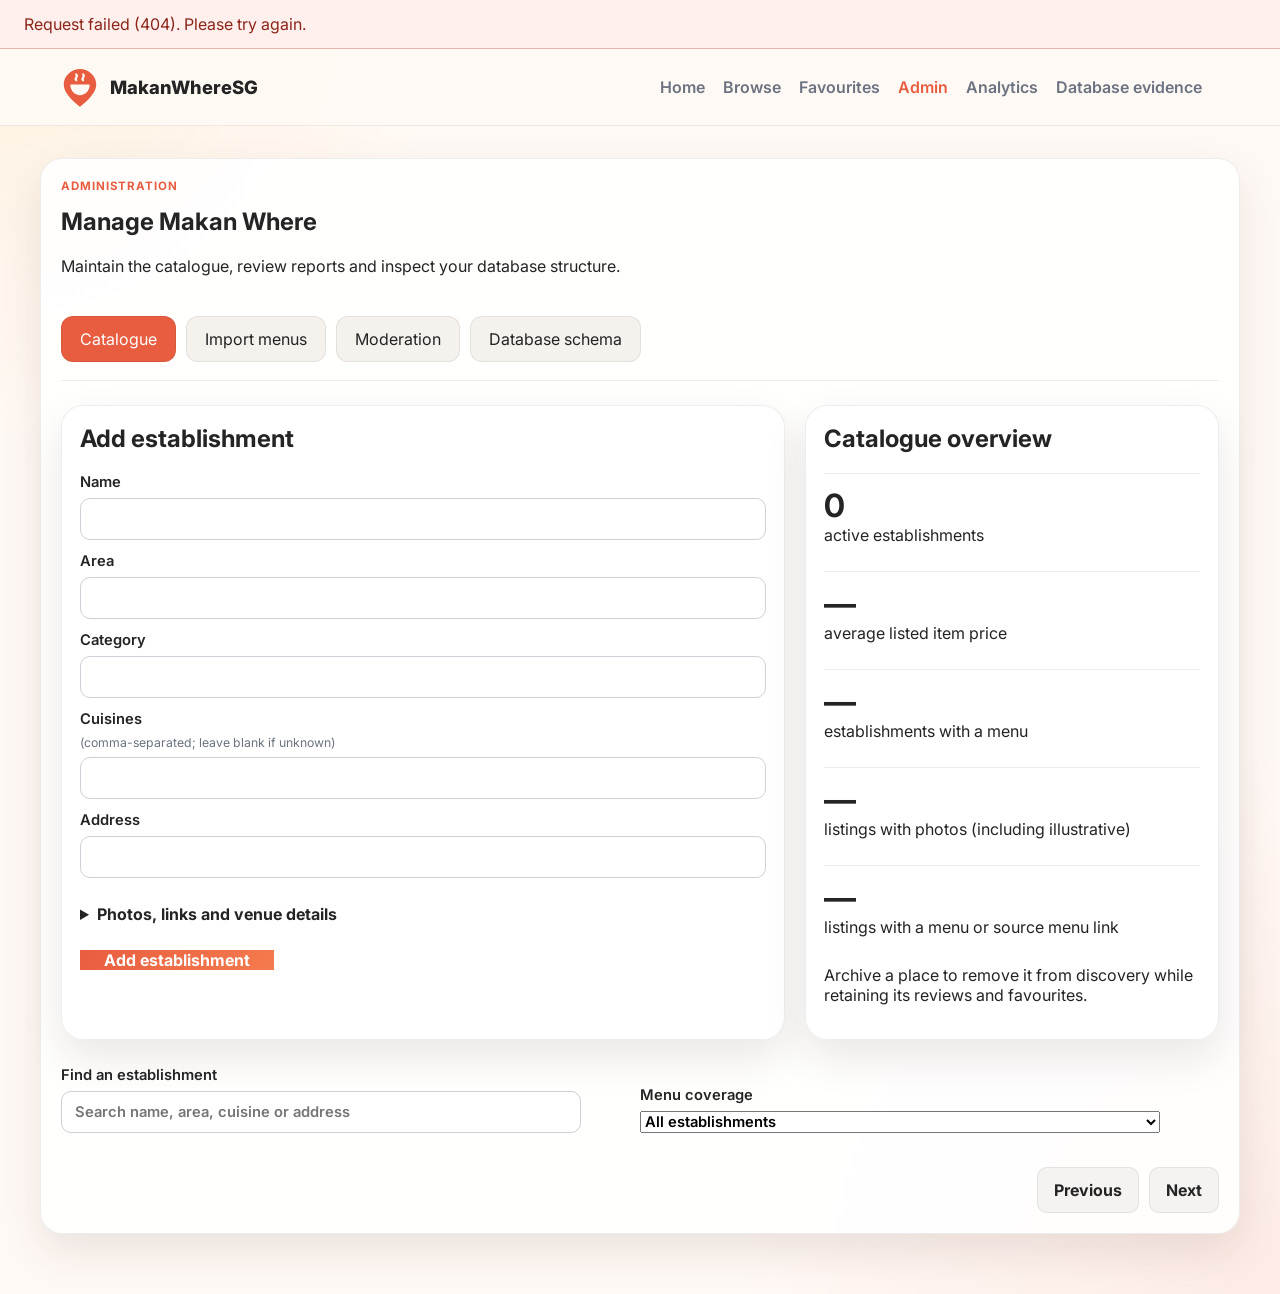
==== commit 6563e4c5: "Add MakanWhereSG bowl-and-pin logo and favicon" ====
--- a/admin.html
+++ b/admin.html
@@ -4,18 +4,21 @@
     <meta charset="UTF-8" />
     <meta name="viewport" content="width=device-width, initial-scale=1.0" />
     <title>Admin Dashboard - MakanWhereSG</title>
+    <link rel="icon" type="image/svg+xml" href="assets/brand/makanwhere-mark.svg?v=57e6ef555ca2">
     <link rel="preconnect" href="https://fonts.googleapis.com" />
     <link rel="preconnect" href="https://fonts.gstatic.com" crossorigin />
     <link href="https://fonts.googleapis.com/css2?family=Inter:wght@400;500;600;700;800&display=swap" rel="stylesheet" />
-    <link rel="stylesheet" href="css/style.css?v=2d0c85c8c44b" />
+    <link rel="stylesheet" href="css/style.css?v=e251b3183479" />
+    <link rel="stylesheet" href="css/schema-diagram.css?v=7aaacbff0780" />
+    <link rel="stylesheet" href="css/inline-actions.css?v=16a340e4d9c5" />
   </head>
   <body>
     <header class="topbar">
       <div class="container nav">
-        <div class="brand">
-          <span class="brand-mark">🍽️</span>
+        <a class="brand" href="index.html" aria-label="MakanWhereSG home">
+          <span class="brand-mark"><img src="assets/brand/makanwhere-mark.svg?v=57e6ef555ca2" alt="" width="40" height="40" aria-hidden="true" /></span>
           <span>MakanWhereSG</span>
-        </div>
+        </a>
         <nav class="nav-links">
           <a href="index.html">Home</a>
           <a href="browse.html">Browse</a>
@@ -121,17 +124,67 @@
         <section id="panel-reports" hidden aria-label="Content moderation"><div id="moderationReports"></div></section>
 
         <section id="panel-schema" hidden aria-label="Database schema">
-          <div class="results-header"><div><h2>Database schema</h2><p>Read-only structure from the connected database. Select a table to inspect its columns and relationships.</p></div><button id="refreshSchemaBtn" class="secondary-btn" type="button">Refresh schema</button></div>
+          <div class="results-header"><div><h2>Database schema</h2><p>Explore how your data connects. Select a table in the diagram to understand its keys and relationships.</p></div><button id="refreshSchemaBtn" class="secondary-btn" type="button">Refresh schema</button></div>
           <div id="schemaSummary" class="schema-summary"></div>
-          <p class="schema-plan"><strong>MongoDB: active.</strong> Community collections, validators and indexes are shown in the <a href="database-lab.html">Database evidence</a>.</p>
+          <div class="schema-live-bar">
+            <label><input id="schemaAutoRefresh" type="checkbox" checked disabled /> Live updates every 10 seconds</label>
+            <p id="schemaLiveStatus" role="status">Waiting for the first database read.</p>
+          </div>
+          <p id="schemaStructureStatus">Editing records changes stored values. Tables, columns and keys change only when the database structure changes.</p>
+          <details id="schemaEditor" class="schema-editor" open>
+            <summary>Edit tables, columns &amp; relationships</summary>
+            <p>Create <code>custom_…</code> tables, add nullable columns, and define foreign keys in the connected SQL database. New columns on application tables use the <code>custom_</code> prefix.</p>
+            <form id="schemaEditForm" class="schema-edit-form">
+              <label>Operation<select id="schemaEditOperation" disabled><option value="create_table">Create table</option><option value="add_column">Add column</option><option value="add_foreign_key">Add foreign key</option></select></label>
+              <label id="schemaEditNameField">New table name<input id="schemaEditName" placeholder="custom_booking" maxlength="48" disabled /></label>
+              <label id="schemaEditTableField" hidden>Table<select id="schemaEditTable" disabled></select></label>
+              <label><span id="schemaEditColumnLabel">Primary key name</span><input id="schemaEditColumn" value="id" maxlength="48" disabled /></label>
+              <label id="schemaEditTypeField" hidden>Data type<select id="schemaEditType" disabled><option value="integer">Integer</option><option value="text">Text (255 characters)</option><option value="decimal">Decimal (10, 2)</option><option value="boolean">Boolean</option><option value="datetime">Date and time</option></select></label>
+              <label id="schemaEditParentField" hidden>Referenced table<select id="schemaEditParent" disabled></select></label>
+              <label id="schemaEditParentColumnField" hidden>Referenced primary key<select id="schemaEditParentColumn" disabled></select></label>
+              <button id="schemaPreviewBtn" type="submit" class="secondary-btn" disabled>Preview SQL</button>
+            </form>
+            <div id="schemaEditPreview" hidden>
+              <p id="schemaEditDescription"></p>
+              <pre><code id="schemaEditSQL"></code></pre>
+              <p>This changes the database structure and commits immediately. Review the statement, then apply it. New fields and tables appear in the diagram; app forms require separate code changes to use them.</p>
+              <button id="schemaApplyBtn" class="small-action" type="button">Apply schema change</button>
+            </div>
+            <p id="schemaEditStatus" role="status">Loading the connected schema…</p>
+          </details>
+          <section id="schemaDiagram" class="schema-diagram" aria-label="Interactive database diagram">
+            <p role="status">Open Database schema to load the relationship diagram.</p>
+          </section>
+          <section id="schemaRecords" class="schema-records" aria-label="Live database records">
+            <h3>Live records</h3>
+            <p>Keep this page open while you edit the app in another tab. Select a diagram table to inspect its saved values here.</p>
+            <form id="schemaRecordFilter" class="schema-record-filter">
+              <label>Table or collection<select id="schemaRecordTable" disabled>
+                <optgroup label="SQL"><option value="sql:dish">dish</option><option value="sql:food_place">food_place</option><option value="sql:favourite">favourite</option><option value="sql:place_cuisine">place_cuisine</option><option value="sql:area">area</option><option value="sql:category">category</option><option value="sql:cuisine">cuisine</option><option value="sql:user">user</option><option value="sql:discovery_event">discovery_event</option><option value="sql:population_run">population_run</option></optgroup>
+                <optgroup label="MongoDB"><option value="mongo:content">content</option><option value="mongo:upvotes">upvotes</option><option value="mongo:reports">reports</option><option value="mongo:counters">counters</option></optgroup>
+              </select></label>
+              <label>Record key <span id="schemaRecordKeyHint">dish_id; blank for highest 20 IDs</span><input id="schemaRecordKey" maxlength="301" placeholder="For example: 1" disabled /></label>
+              <button type="submit" class="secondary-btn" disabled>Watch records</button>
+            </form>
+            <p id="schemaRecordStatus" role="status"></p>
+            <p id="schemaRecordChange" role="status"></p>
+            <div id="schemaRecordRows" class="schema-scroll"></div>
+            <p class="schema-record-note">Highlighted cells changed since the previous read in this view. Counts include archived or removed records. Each database is read separately; this is a live inspection view, not a transaction log.</p>
+          </section>
+          <h3 id="schemaColumnHeading" class="schema-column-heading">All SQL tables &amp; columns</h3>
+          <p>The detailed structure includes retained migration tables. Community content is now stored in MongoDB.</p>
           <label class="schema-search">Find a table or column<input type="search" id="schemaSearch" placeholder="For example: food_place or place_id" /></label>
           <div id="schemaTables" class="schema-tables" aria-live="polite"></div>
         </section>
       </section>
     </main>
 
-    <script src="js/api.js?v=31aaa4aa5fa6"></script>
+    <script src="js/api.js?v=8175ff5ac750"></script>
+    <script src="js/inline-actions.js?v=d033e9b3b475"></script>
     <script src="js/auth.js?v=3f3ce9f00478"></script>
-    <script src="js/admin.js?v=7f233faae9be"></script>
+    <script src="js/schema-diagram.js?v=1c301c99aeac"></script>
+    <script src="js/schema-live.js?v=2dd9e676ed3c"></script>
+    <script src="js/schema-editor.js?v=5fb8c0d0b4e7"></script>
+    <script src="js/admin.js?v=4631c4290278"></script>
   </body>
 </html>
--- a/css/style.css
+++ b/css/style.css
@@ -76,18 +76,29 @@
   gap: 10px;
   font-weight: 800;
   font-size: 1.15rem;
+  min-height: 44px;
 }
 
 .brand-mark {
   display: inline-flex;
   align-items: center;
   justify-content: center;
-  width: 36px;
-  height: 36px;
-  border-radius: 10px;
-  background: linear-gradient(135deg, var(--primary), #ff9d6b);
-  color: white;
-  box-shadow: var(--shadow);
+  flex: 0 0 40px;
+  width: 40px;
+  height: 40px;
+  line-height: 0;
+}
+
+.brand-mark img {
+  width: 40px;
+  height: 40px;
+}
+
+.brand:focus-visible,
+.auth-brand:focus-visible {
+  outline: 3px solid #a83c28;
+  outline-offset: 6px;
+  border-radius: 4px;
 }
 
 .nav-links {
@@ -710,6 +721,7 @@
   align-items: center;
   gap: 10px;
   width: fit-content;
+  min-height: 44px;
   font-size: 1.15rem;
   font-weight: 800;
 }
--- a/css/schema-diagram.css
+++ b/css/schema-diagram.css
@@ -0,0 +1,122 @@
+/* Relationship canvas inherits the existing orange/cream admin workspace. */
+.schema-diagram {
+  --diagram-ink: #342b25;
+  --diagram-muted: #6a594d;
+  --diagram-accent: #a94227;
+  --diagram-line: #a68d7c;
+  --diagram-green: #365c45;
+  color: var(--diagram-ink);
+  margin: 24px 0 40px;
+  min-width: 0;
+}
+.schema-diagram *, .schema-diagram *::before, .schema-diagram *::after { box-sizing: border-box; }
+.schema-diagram ::selection { background: #f5c7b5; color: #342b25; }
+.schema-diagram-header, .schema-diagram-toolbar { display: flex; align-items: center; justify-content: space-between; flex-wrap: wrap; gap: 16px; }
+.schema-diagram-header { margin-bottom: 16px; }
+.schema-diagram-header h3 { margin: 0 0 6px; font-size: 1.2rem; }
+.schema-diagram p { line-height: 1.6; }
+.schema-diagram-header p { margin: 0; color: var(--diagram-muted); max-width: 68ch; font-size: .9rem; }
+.schema-diagram-modes { display: flex; flex-wrap: wrap; gap: 6px; }
+.schema-diagram button, .schema-diagram select {
+  border: 1px solid #d6c7bc; background: #fff; color: var(--diagram-ink);
+  border-radius: 8px; padding: 10px 14px; min-height: 42px; font: inherit; font-size: .875rem; cursor: pointer;
+}
+.schema-diagram button:hover { background: #fff2e9; border-color: #ae7056; }
+.schema-diagram button[aria-pressed="true"] { background: #a94227; border-color: #a94227; color: #fff; }
+.schema-diagram button:disabled { cursor: default; opacity: .45; }
+.schema-diagram :is(button, select, .schema-diagram-viewport, .schema-node):focus-visible { outline: 3px solid #a94227; outline-offset: 4px; }
+.schema-diagram-toolbar { padding: 12px 0; border-top: 1px solid #eadfd6; }
+.schema-diagram-picker { display: flex; align-items: center; gap: 10px; font-size: .875rem; font-weight: 600; }
+.schema-diagram-picker select { max-width: 250px; }
+.schema-diagram-zoom { display: flex; align-items: center; gap: 6px; }
+.schema-diagram-zoom output { min-width: 3.5em; text-align: center; font-size: .8rem; color: var(--diagram-muted); font-variant-numeric: tabular-nums; }
+.schema-diagram-legend { display: flex; flex-wrap: wrap; gap: 8px 22px; padding: 12px 0; font-size: .8rem; color: var(--diagram-muted); }
+.schema-diagram-legend span { display: inline-flex; align-items: center; gap: 7px; }
+.schema-diagram-legend b { color: var(--diagram-ink); }
+.schema-diagram-swatch { width: 30px; border-top: 2px solid var(--diagram-line); }
+.schema-diagram-swatch.dashed { border-top-style: dashed; border-color: var(--diagram-green); }
+.schema-diagram-viewport {
+  overflow: auto; max-height: 76vh; border: 1px solid #dfd0c4; border-radius: 12px;
+  background: #fffcf8; scrollbar-color: #b69b88 #f5ede5; scrollbar-width: thin;
+}
+.schema-diagram-canvas { display: block; width: 100%; min-width: 1000px; height: auto; }
+.schema-diagram-canvas text { font-family: Inter, sans-serif; }
+.schema-node { cursor: pointer; }
+.schema-node .node-body { fill: #fff; stroke: #cbb7a6; stroke-width: 1.5; }
+.schema-node .node-head { fill: #f8e9de; }
+.schema-node .node-title { fill: #432d20; font-size: 18px; font-weight: 700; }
+.schema-node .node-field { fill: #433b35; font-size: 15px; }
+.schema-node .node-key { fill: #9b3a22; font-size: 12px; font-weight: 700; }
+.schema-node .node-note { fill: #6a594d; font-size: 12px; }
+.schema-node.mongo .node-head { fill: #e6eee8; }
+.schema-node.mongo .node-title, .schema-node.mongo .node-key { fill: #365c45; }
+.schema-node.external .node-head { fill: #eee9e5; }
+.schema-node.is-selected .node-body, .schema-node:focus-visible .node-body { stroke: #a94227; stroke-width: 3; }
+.schema-node.is-selected .node-head { fill: #f9d2bf; }
+.schema-node:hover .node-body { stroke: #a94227; stroke-width: 2.5; }
+.schema-edge path { fill: none; stroke: var(--diagram-line); stroke-width: 2; stroke-linejoin: round; }
+.schema-edge text { fill: #6a594d; font-size: 12px; paint-order: stroke; stroke: #fffcf8; stroke-width: 5; stroke-linejoin: round; }
+.schema-edge.is-related path { stroke: #a94227; stroke-width: 3; }
+.schema-edge.is-related text { fill: #8e351e; }
+.schema-edge.reference path { stroke-dasharray: 7 5; stroke: #64816d; }
+.schema-edge.reference.is-related path { stroke: #365c45; }
+.schema-node.is-unrelated, .schema-edge.is-unrelated { opacity: .28; }
+.schema-diagram-caption { margin: 10px 0 20px; font-size: .85rem; color: var(--diagram-muted); }
+.schema-diagram-inspector { border-top: 1px solid #dfd0c4; padding: 20px 0 0; }
+.schema-diagram-inspector h4 { font-size: 1.1rem; margin: 0 0 8px; }
+.schema-diagram-inspector p { margin: 6px 0 12px; max-width: 72ch; }
+.schema-diagram-inspector ul { margin: 8px 0 16px; padding-left: 20px; }
+.schema-diagram-inspector li { margin: 7px 0; line-height: 1.5; overflow-wrap: anywhere; }
+.schema-diagram-inspector code { font-size: .88em; }
+.schema-diagram-inspector .schema-inspector-grid { display: grid; grid-template-columns: 1fr 1fr; gap: 16px 40px; }
+.schema-diagram-inspector .schema-field-list { color: var(--diagram-muted); }
+.schema-column-heading { margin-top: 36px; scroll-margin-top: 110px; }
+.schema-table { scroll-margin-top: 110px; }
+.schema-live-bar { display: flex; flex-wrap: wrap; align-items: center; gap: 12px 28px; padding: 16px 0 4px; }
+.schema-live-bar label { display: flex; align-items: center; gap: 10px; font-weight: 600; }
+.schema-live-bar input { width: 18px; height: 18px; accent-color: #a94227; }
+.schema-live-bar p, #schemaStructureStatus, .schema-record-note { color: #6a594d; font-size: .9rem; line-height: 1.6; }
+.schema-records { border-top: 1px solid #dfd0c4; padding-top: 24px; margin: 32px 0; min-width: 0; scroll-margin-top: 200px; }
+.schema-records h3 { margin: 0 0 8px; }
+.schema-record-filter { display: flex; flex-wrap: wrap; align-items: end; gap: 16px; margin: 20px 0; }
+.schema-record-filter label { display: grid; gap: 6px; min-width: 0; flex: 1 1 220px; }
+.schema-record-filter label span { font-size: .85rem; color: #6a594d; }
+.schema-record-filter :is(input, select) { width: 100%; min-width: 0; padding: 12px; font: inherit; border: 1px solid #cbb7a6; border-radius: 8px; background: #fff; }
+.schema-records :is(button,input,select):focus-visible { outline: 3px solid #a94227; outline-offset: 3px; }
+.schema-records td { max-width: 340px; min-width: 90px; white-space: normal; overflow-wrap: anywhere; vertical-align: top; }
+.schema-records table { border-collapse: collapse; width: 100%; font-size: .9rem; }
+.schema-records :is(th,td) { padding: 12px 14px; border-bottom: 1px solid #e4d6cb; text-align: left; }
+.schema-records th { background: #fbf1e9; color: #432d20; }
+.schema-records caption { text-align: left; font-weight: 600; padding: 12px 0; }
+.schema-node.is-schema-changed .node-body { stroke: #a94227; stroke-width: 3; stroke-dasharray: 5 3; }
+.schema-editor { border: 1px solid #d9c5b6; border-radius: 12px; padding: 20px; margin: 24px 0; background: #fffcf8; }
+.schema-editor summary { font-weight: 700; font-size: 1.05rem; cursor: pointer; }
+.schema-editor p { max-width: 78ch; line-height: 1.6; color: #6a594d; }
+.schema-edit-form { display: grid; grid-template-columns: repeat(2,minmax(0,1fr)); align-items: end; gap: 16px; }
+.schema-edit-form label { display: grid; gap: 8px; min-width: 0; }
+.schema-edit-form [hidden] { display: none; }
+.schema-edit-form :is(input,select) { width: 100%; min-width: 0; padding: 12px; font: inherit; border: 1px solid #cbb7a6; border-radius: 8px; background: #fff; }
+.schema-editor pre { white-space: pre-wrap; overflow-wrap: anywhere; background: #f4e7dc; padding: 18px; color: #432d20; }
+.schema-editor :is(input,select,button,summary):focus-visible { outline: 3px solid #a94227; outline-offset: 3px; }
+.schema-editor button { justify-self: start; }
+.schema-editor #schemaApplyBtn { min-height: 44px; font: inherit; font-weight: 700; background: #a94227; padding: 12px 18px; }
+.schema-editor #schemaApplyBtn:hover { background: #8e351e; }
+.schema-editor button:disabled { opacity: .5; cursor: default; }
+@media (max-width:700px) { .schema-edit-form { grid-template-columns: 1fr; } }
+.schema-records td small { display: block; margin-top: 6px; font-size: .8rem; }
+.schema-records .schema-value-changed { background: #f9dccb; color: #542813; }
+.schema-records #schemaRecordChange { color: #7b3c24; line-height: 1.5; }
+.schema-diagram-inspector button + button { margin-left: 8px; margin-top: 8px; }
+@media (max-width: 700px) {
+  .schema-diagram-header { align-items: flex-start; }
+  .schema-diagram-toolbar { align-items: flex-start; }
+  .schema-diagram-picker { width: 100%; justify-content: space-between; }
+  .schema-diagram-picker select { min-width: 0; flex: 1; }
+  .schema-diagram-zoom { width: 100%; }
+  .schema-diagram-viewport { max-height: 58vh; }
+  .schema-diagram-inspector .schema-inspector-grid { grid-template-columns: 1fr; gap: 8px; }
+  #panel-schema .results-header { align-items: flex-start; flex-wrap: wrap; }
+}
+@media (prefers-reduced-motion: reduce) {
+  .schema-diagram, .schema-table { scroll-behavior: auto; }
+}
--- a/css/inline-actions.css
+++ b/css/inline-actions.css
@@ -0,0 +1,90 @@
+/* Forms belong to the card they change; no blocking overlay or nested card. */
+:root {
+  --action-accent: #a83c28;
+  --action-accent-hover: #882f20;
+  --action-danger: #a52d24;
+  --action-error-surface: #fff0eb;
+  --action-success-ink: #24623f;
+  --action-field-border: #888078;
+}
+
+.content-actions[hidden], .admin-row-actions[hidden], .post-copy[hidden],
+.inline-action-panel [hidden] { display: none !important; }
+.review-item, .discussion { min-width: 0; }
+.review-item .user-content, .review-item h4, .inline-status { overflow-wrap: anywhere; }
+.review-item .meta-row > strong { min-width: 0; overflow-wrap: anywhere; }
+.admin-row.has-inline-action { flex-wrap: wrap; }
+.inline-action-panel {
+  flex: 1 0 100%;
+  min-width: 0;
+  margin: 16px 0 0;
+  padding: 16px 0 0;
+  border: 0;
+  border-top: 1px solid var(--border);
+  color: var(--text);
+  scroll-margin-block: 110px 24px;
+}
+.inline-action-panel h4 { margin: 0 0 16px; font-size: 1rem; line-height: 1.5; font-weight: 700; }
+.inline-action-panel p { line-height: 1.6; margin: 0 0 16px; }
+.inline-action-panel label { display: grid; gap: 8px; margin: 0 0 16px; font-size: .875rem; line-height: 1.5; font-weight: 600; }
+.inline-action-panel input, .inline-action-panel textarea, .inline-action-panel select {
+  display: block;
+  width: 100%;
+  min-width: 0;
+  min-height: 44px;
+  padding: 11px 12px;
+  border: 1px solid var(--action-field-border);
+  border-radius: 10px;
+  background: var(--panel);
+  color: var(--text);
+  font: inherit;
+  font-size: 1rem;
+  font-weight: 400;
+  line-height: 1.5;
+  caret-color: var(--action-accent);
+}
+.inline-action-panel textarea { resize: vertical; min-height: 112px; }
+.inline-action-panel textarea[data-dish-feedback] { min-height: 76px; }
+.inline-action-panel :is(input, textarea, select, button, a):focus-visible,
+.content-actions button:focus-visible, .admin-row-actions button:focus-visible {
+  outline: 3px solid var(--action-accent);
+  outline-offset: 3px;
+}
+.inline-action-panel [aria-invalid="true"] { border-color: var(--action-danger); }
+.inline-edit-heading { display: grid; grid-template-columns: minmax(0, 1fr) 120px; gap: 16px; }
+.inline-action-buttons { display: flex; flex-wrap: wrap; justify-content: flex-end; gap: 8px; }
+.inline-action-buttons button, .content-actions button { min-height: 44px; }
+.content-actions .danger-btn, .admin-row-actions .danger-btn { color: var(--action-danger); }
+.content-actions button:disabled { opacity: .65; cursor: default; }
+.inline-primary-button, .inline-danger-button {
+  padding: 11px 16px;
+  border: 0;
+  border-radius: 10px;
+  background: var(--action-accent);
+  color: white;
+  font: inherit;
+  font-weight: 600;
+  line-height: 1.5;
+  cursor: pointer;
+}
+.inline-primary-button:hover { background: var(--action-accent-hover); }
+.inline-danger-button { background: var(--action-danger); }
+.inline-danger-button:hover { background: var(--action-accent-hover); }
+.inline-action-buttons button:disabled { opacity: .65; cursor: wait; }
+.inline-action-error {
+  padding: 12px;
+  border-radius: 8px;
+  background: var(--action-error-surface);
+  color: var(--action-danger);
+  font-size: .875rem;
+}
+.inline-status { flex-basis: 100%; margin: 12px 0 0; color: var(--action-success-ink); font-size: .875rem; line-height: 1.6; }
+.inline-status.is-error { color: var(--action-danger); }
+.inline-action-panel small { color: var(--text); font-weight: 400; }
+.post-removed { padding-block: 16px; color: var(--muted); }
+@media (max-width: 480px) {
+  .inline-edit-heading { grid-template-columns: minmax(0, 1fr); gap: 0; }
+  .inline-action-buttons { display: grid; grid-template-columns: minmax(0, 1fr) minmax(0, 1fr); }
+  .inline-action-buttons button { padding-inline: 12px; }
+  .content-actions { gap: 8px; }
+}
